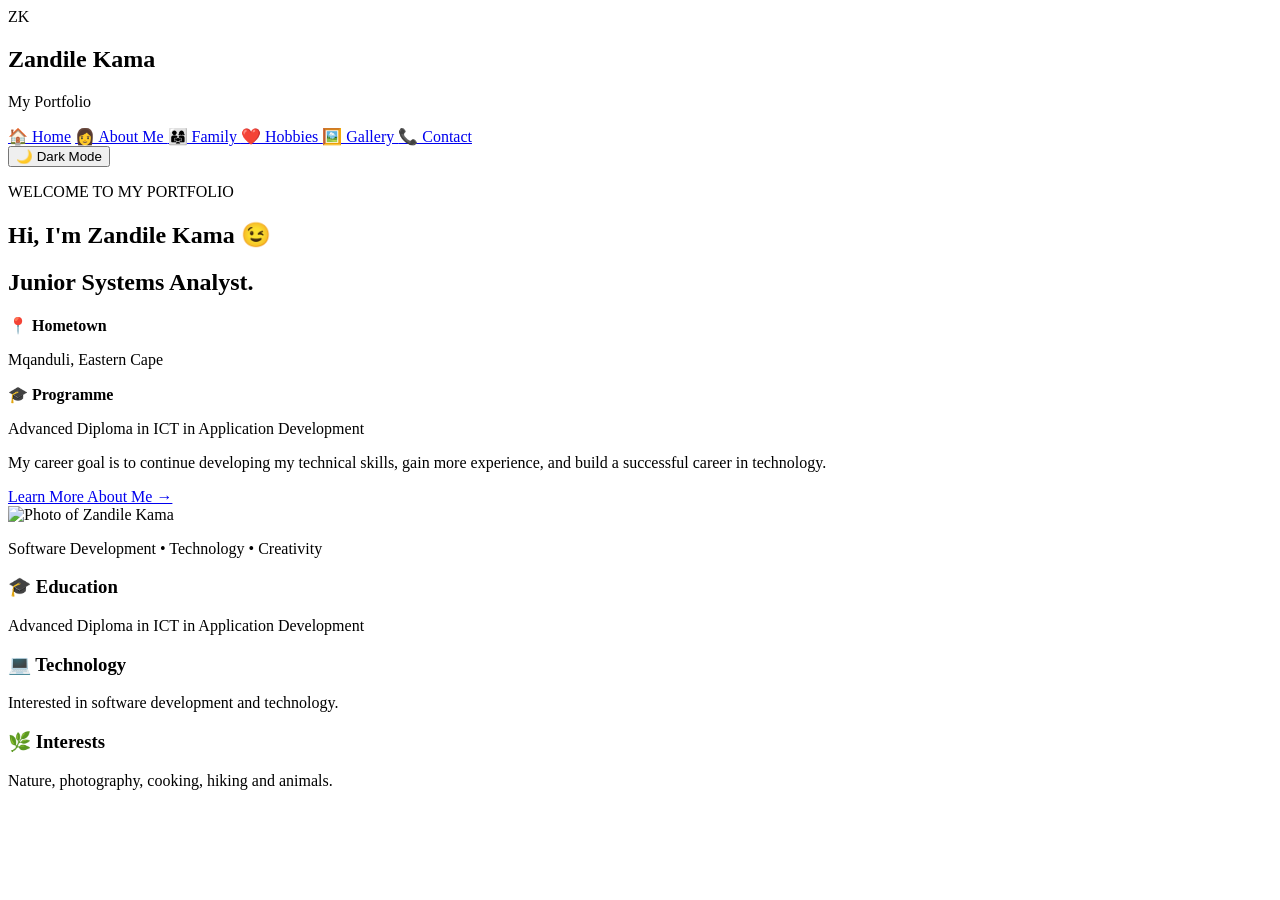
==== index.html @ 859c409b "Add files via upload" ====
<!DOCTYPE html>
<html lang="en">
<head>
    <meta charset="UTF-8">
    <meta name="viewport" content="width=device-width, initial-scale=1.0">
    <title>Zandile Kama | Home</title>
    <link rel="stylesheet" href="css/style.css">
</head>
<body>
  <!-- SIDEBAR -->
    <aside class="sidebar">
     <div class="profile">
           <div class="profile-circle">
                ZK
            </div>
            <h2>Zandile Kama</h2>
            <p>My Portfolio</p>
        </div>
        <!-- NAVIGATION -->
        <nav>
            <a href="index.html" class="active"> 🏠 Home</a>
            <a href="about.html">👩 About Me </a>
            <a href="family.html"> 👨‍👩‍👧 Family </a>
            <a href="hobbies.html"> ❤️ Hobbies </a>
            <a href="gallery.html"> 🖼️ Gallery </a>
            <a href="contact.html">📞 Contact</a>
        </nav>
        <!-- DARK MODE BUTTON -->
        <button id="darkModeBtn">
            🌙 Dark Mode
        </button>
    </aside>

    <!-- MAIN CONTENT -->
    <main class="content">
      <section class="home">

            <!-- HOME TEXT -->
            <div class="home-text">
                <p class="welcome">WELCOME TO MY PORTFOLIO </p>
                <h1>
                    Hi, I'm <span>Zandile Kama</span> 😉
                </h1>
                <h2> Junior Systems Analyst.</h2>
                <p class="intro"> </p>
                <!-- PERSONAL INFORMATION -->
                <div class="personal-info">
                    <div>
                        <strong>📍 Hometown</strong>
                        <p> Mqanduli, Eastern Cape </p>
                    </div>
                    <div>
                        <strong>🎓 Programme</strong>
                        <p> Advanced Diploma in ICT in Application Development</p>
                    </div>
                </div>
                <!-- CAREER GOAL -->
                <p class="goal">
                    My career goal is to continue developing my
                    technical skills, gain more experience, and build a 
                    successful career in technology.
                </p>

                <!-- BUTTON -->
                <a href="about.html" class="button">
                    Learn More About Me →
                </a>
            </div>

            <!-- PHOTOS -->
            <div class="home-photo">
                <div class="photo-circle">
                    <img src="images/Profile..png"
                         alt="Photo of Zandile Kama">
                </div>
                <p> Software Development • Technology • Creativity  </p>
            </div>
        </section>
        <!-- QUICK INFORMATION -->
        <section class="quick-info">
            <div class="info-card">
                <h3> 🎓 Education </h3>
                <p> Advanced Diploma in ICT in Application Development</p>
            </div>
            <div class="info-card">
                <h3> 💻 Technology </h3>
                <p>
                    Interested in software development
                    and technology.
                </p>
            </div>
            <div class="info-card">
                <h3> 🌿 Interests </h3>
                <p>
                    Nature, photography, cooking,
                    hiking and animals.
                </p>
            </div>
        </section>
    </main>
    <script src="js/script.js"></script>
</body>
</html>
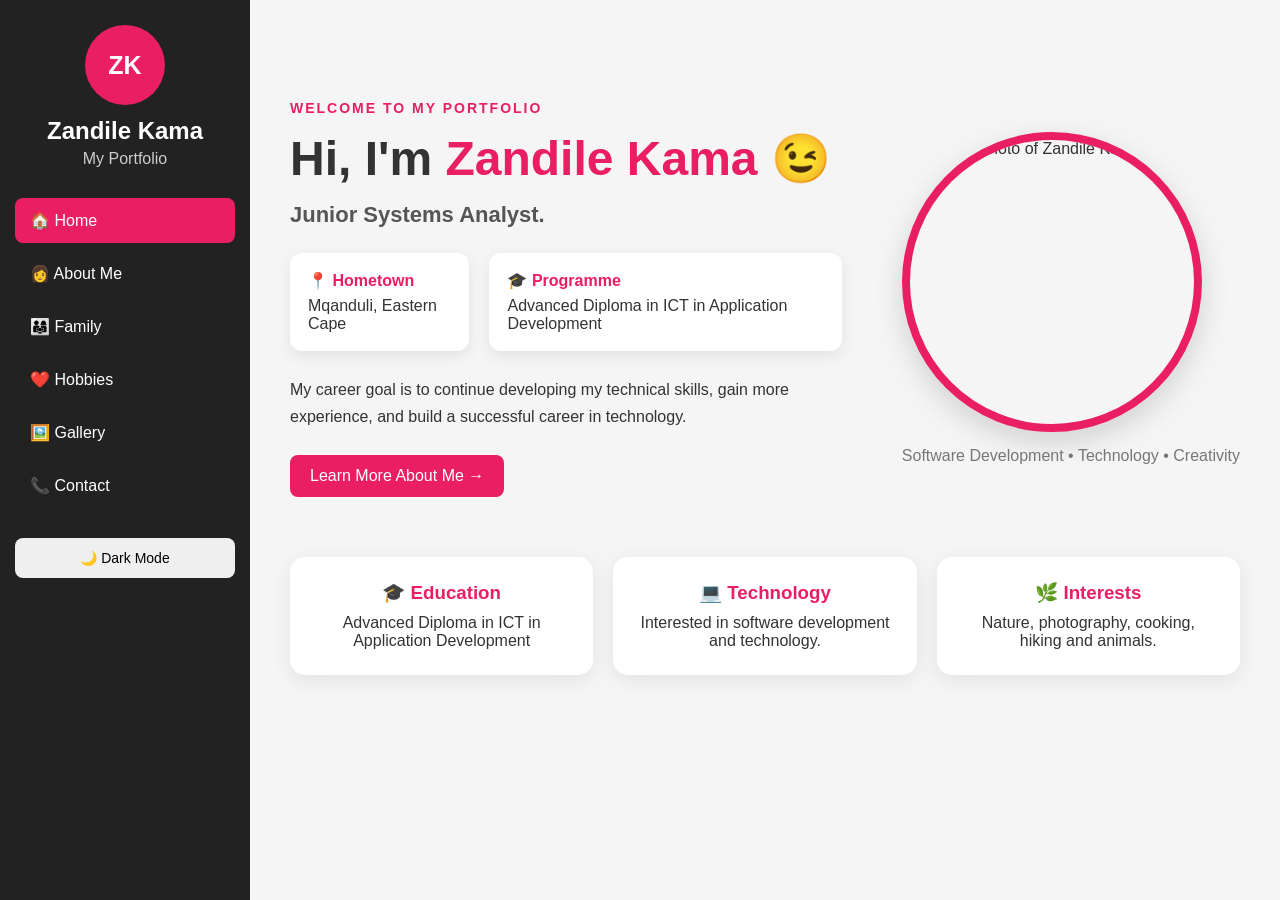
==== commit bdf0ec8e: "Add files via upload" ====
--- a/index.html
+++ b/index.html
@@ -4,7 +4,7 @@
     <meta charset="UTF-8">
     <meta name="viewport" content="width=device-width, initial-scale=1.0">
     <title>Zandile Kama | Home</title>
-    <link rel="stylesheet" href="css/style.css">
+    <link rel="stylesheet" href="style.css">
 </head>
 <body>
   <!-- SIDEBAR -->
--- a/style.css
+++ b/style.css
@@ -0,0 +1,444 @@
+/* =================================
+   GENERAL
+   ================================= */
+* {
+    margin: 0;
+    padding: 0;
+    box-sizing: border-box;
+}
+body {
+    font-family: Arial, sans-serif;
+    background: #f5f5f5;
+    color: #333;
+    transition: 0.3s;
+}
+/* =================================
+   SIDEBAR
+   ================================= */
+.sidebar {
+    position: fixed;
+    left: 0;
+    top: 0;
+    width: 250px;
+    height: 100vh;
+    background: #222;
+    color: white;
+    padding: 25px 15px;
+}
+.profile {
+    text-align: center;
+    margin-bottom: 30px;
+}
+.profile-circle {
+    width: 80px;
+    height: 80px;
+    border-radius: 50%;
+    background: #e91e63;
+    display: flex;
+    align-items: center;
+    justify-content: center;
+    margin: auto;
+    font-size: 25px;
+    font-weight: bold;
+}
+.profile h2 {
+    margin-top: 12px;
+}
+.profile p {
+    margin-top: 5px;
+    color: #ccc;
+}
+/* =================================
+   NAVIGATION
+   ================================= */
+nav {
+    display: flex;
+    flex-direction: column;
+    gap: 8px;
+}
+nav a {
+    text-decoration: none;
+    color: white;
+    padding: 13px 15px;
+    border-radius: 8px;
+    transition: 0.3s;
+}
+nav a:hover,
+nav a.active {
+    background: #e91e63;
+}
+/* =================================
+   DARK MODE BUTTON
+   ================================= */
+#darkModeBtn {
+    width: 100%;
+    margin-top: 30px;
+    padding: 12px;
+    border: none;
+    border-radius: 8px;
+    cursor: pointer;
+    font-size: 14px;
+}
+/* =================================
+   MAIN CONTENT
+   ================================= */
+.content {
+    margin-left: 250px;
+    padding: 40px;
+    min-height: 100vh;
+}
+/* =================================
+   HOME PAGE
+   ================================= */
+.home {
+    max-width: 1100px;
+    margin: 60px auto;
+    display: flex;
+    align-items: center;
+    justify-content: space-between;
+    gap: 60px;
+}
+.home-text {
+    flex: 1;
+}
+.welcome {
+    color: #e91e63;
+    font-weight: bold;
+    letter-spacing: 2px;
+    font-size: 14px;
+}
+.home h1 {
+    font-size: 48px;
+    margin: 15px 0;
+}
+.home h1 span {
+    color: #e91e63;
+}
+.home h2 {
+    font-size: 22px;
+    margin-bottom: 20px;
+    color: #555;
+}
+.intro {
+    font-size: 17px;
+    line-height: 1.8;
+    max-width: 650px;
+}
+.goal {
+    line-height: 1.7;
+    margin-bottom: 15px;
+}
+/* =================================
+   PERSONAL INFORMATION
+   ================================= */
+.personal-info {
+    display: flex;
+    gap: 20px;
+    margin: 25px 0;
+}
+.personal-info div {
+    background: white;
+    padding: 18px;
+    border-radius: 12px;
+   box-shadow:
+        0 5px 15px rgba(0, 0, 0, 0.08);
+}
+.personal-info strong {
+    color: #e91e63;
+}
+.personal-info p {
+    margin-top: 7px;
+}
+/* =================================
+   BUTTON
+   ================================= */
+.button {
+    display: inline-block;
+    margin-top: 10px;
+    padding: 12px 20px;
+    background: #e91e63;
+    color: white;
+    text-decoration: none;
+    border: none;
+    border-radius: 8px;
+    cursor: pointer;
+    transition: 0.3s;
+}
+.button:hover {
+    transform: translateY(-3px);
+}
+/* =================================
+   HOME PHOTO
+   ================================= */
+.home-photo {
+    text-align: center;
+}
+.photo-circle {
+    width: 300px;
+    height: 300px;
+    border-radius: 50%;
+    overflow: hidden;
+    border: 8px solid #e91e63;
+    box-shadow:
+        0 10px 30px rgba(0, 0, 0, 0.15);
+    animation:
+        float 3s ease-in-out infinite;
+}
+.photo-circle img {
+    width: 100%;
+    height: 100%;
+    object-fit: cover;
+}
+.home-photo p {
+    margin-top: 15px;
+    color: #777;
+}
+/* =================================
+   PHOTO ANIMATION
+   ================================= */
+@keyframes float {
+    0% {
+        transform: translateY(0);
+    }
+    50% {
+        transform: translateY(-10px);
+    }
+    100% {
+        transform: translateY(0);
+    }
+}
+/* =================================
+   QUICK INFORMATION
+   ================================= */
+.quick-info {
+    max-width: 1100px;
+    margin: 20px auto 50px;
+    display: grid;
+    grid-template-columns:
+        repeat(3, 1fr);
+    gap: 20px;
+}
+.info-card {
+    background: white;
+    padding: 25px;
+    border-radius: 15px;
+    text-align: center;
+    box-shadow:
+        0 5px 20px rgba(0, 0, 0, 0.08);
+    transition: 0.3s;
+}
+.info-card:hover {
+    transform: translateY(-8px);
+}
+.info-card h3 {
+    color: #e91e63;
+    margin-bottom: 10px;
+}
+/* =================================
+   GENERAL CARD
+   ================================= */
+.card {
+    background: white;
+    padding: 40px;
+    border-radius: 15px;
+    max-width: 1000px;
+    margin: 30px auto;
+    box-shadow:
+        0 5px 20px rgba(0, 0, 0, 0.08);
+}
+.card h1 {
+    color: #e91e63;
+    margin-bottom: 25px;
+}
+.card h2 {
+    margin-top: 25px;
+    margin-bottom: 10px;
+}
+.card p {
+    line-height: 1.8;
+    margin-bottom: 15px;
+}
+/* =================================
+   ABOUT PAGE
+   ================================= */
+.about-content {
+    display: flex;
+    gap: 40px;
+    align-items: center;
+}
+.about-image img {
+    width: 250px;
+    height: 250px;
+    object-fit: cover;
+    border-radius: 50%;
+    border: 6px solid #e91e63;
+}
+.about-text {
+    flex: 1;
+}
+/* =================================
+   FAMILY PAGE
+   ================================= */
+.family-cards {
+    display: grid;
+    grid-template-columns:
+        repeat(3, 1fr);
+    gap: 20px;
+    margin-top: 30px;
+}
+/* =================================
+   HOBBIES
+   ================================= */
+.hobby-grid {
+    display: grid;
+    grid-template-columns:
+        repeat(3, 1fr);
+    gap: 20px;
+    margin-top: 30px;
+}
+.hobby-card {
+    background: #f8f8f8;
+    padding: 25px;
+    border-radius: 15px;
+    text-align: center;
+    transition: 0.3s;
+}
+.hobby-card:hover {
+    transform: translateY(-8px);
+    box-shadow:
+        0 8px 20px rgba(0, 0, 0, 0.1);
+}
+.hobby-icon {
+    font-size: 40px;
+    margin-bottom: 15px;
+}
+.hobby-card h2 {
+    color: #e91e63;
+    margin-bottom: 10px;
+}
+/* =================================
+   GALLERY
+   ================================= */
+.gallery {
+    display: grid;
+    grid-template-columns:
+        repeat(2, 1fr);
+    gap: 25px;
+    margin-top: 30px;
+}
+.gallery-item {
+    text-align: center;
+    background: #f8f8f8;
+    padding: 15px;
+    border-radius: 15px;
+    transition: 0.3s;
+}
+.gallery-item:hover {
+    transform: scale(1.03);
+}
+.gallery-item img {
+    width: 100%;
+    height: 350px;
+    object-fit: cover;
+    border-radius: 10px;
+}
+.gallery-item p {
+    margin-top: 10px;
+    font-weight: bold;
+}
+/* =================================
+   CONTACT FORM
+   ================================= */
+form {
+    display: flex;
+    flex-direction: column;
+}
+label {
+    margin-top: 15px;
+    margin-bottom: 5px;
+    font-weight: bold;
+}
+input,
+textarea {
+    padding: 12px;
+    border: 1px solid #ccc;
+    border-radius: 6px;
+    font-family: Arial, sans-serif;
+}
+textarea {
+    height: 120px;
+    resize: none;
+}
+form .button {
+    margin-top: 20px;
+}
+/* =================================
+   DARK MODE
+   ================================= */
+body.dark {
+    background: #121212;
+    color: white;
+}
+body.dark .home h2 {
+    color: #ccc;
+}
+body.dark .personal-info div,
+body.dark .info-card,
+body.dark .card {
+    background: #1f1f1f;
+}
+body.dark .hobby-card,
+body.dark .gallery-item {
+    background: #292929;
+}
+body.dark .home-photo p {
+    color: #bbb;
+}
+/* =================================
+   MOBILE RESPONSIVE DESIGN
+   ================================= */
+@media (max-width: 800px) {
+    .sidebar {
+        position: relative;
+        width: 100%;
+        height: auto;
+    }
+    .content {
+        margin-left: 0;
+        padding: 20px;
+    }
+    .home {
+        flex-direction: column-reverse;
+        text-align: center;
+        margin-top: 30px;
+    }
+    .home h1 {
+        font-size: 36px;
+    }
+    .personal-info {
+        flex-direction: column;
+    }
+    .quick-info {
+        grid-template-columns: 1fr;
+    }
+    .about-content {
+        flex-direction: column;
+    }
+    .family-cards {
+        grid-template-columns: 1fr;
+    }
+    .hobby-grid {
+        grid-template-columns: 1fr;
+    }
+    .gallery {
+        grid-template-columns: 1fr;
+    }
+    .photo-circle {
+        width: 230px;
+        height: 230px;
+    }
+    .about-image img {
+        width: 200px;
+        height: 200px;
+    }
+}
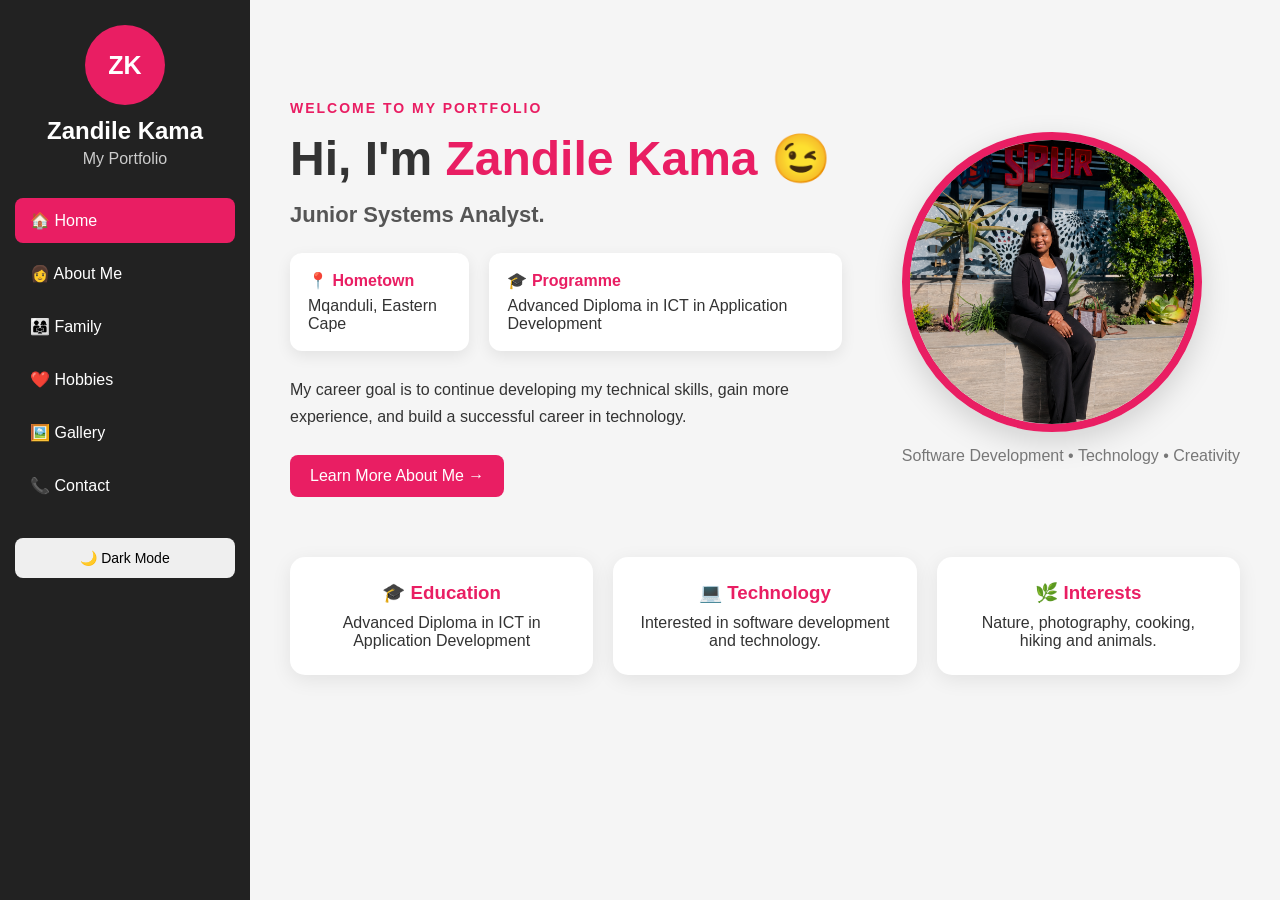
==== commit 7a9ece3b: "Update index.html" ====
--- a/index.html
+++ b/index.html
@@ -70,7 +70,7 @@
             <!-- PHOTOS -->
             <div class="home-photo">
                 <div class="photo-circle">
-                    <img src="images/Profile..png"
+                    <img src="Profile..png"
                          alt="Photo of Zandile Kama">
                 </div>
                 <p> Software Development • Technology • Creativity  </p>
@@ -98,6 +98,6 @@
             </div>
         </section>
     </main>
-    <script src="js/script.js"></script>
+    <script src="script.js"></script>
 </body>
-</html>+</html>
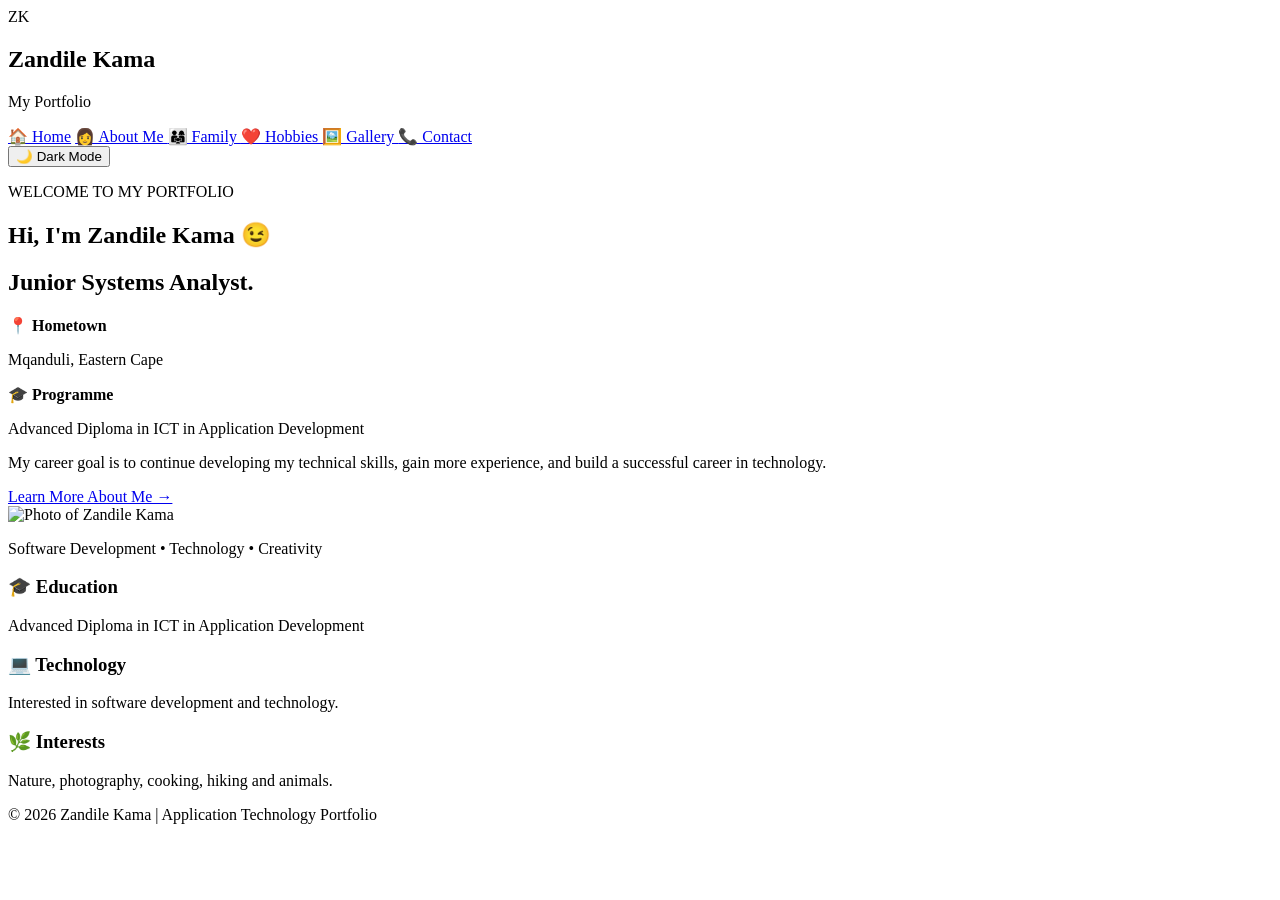
==== commit 2cfa62a9: "Update index.html" ====
--- a/index.html
+++ b/index.html
@@ -4,7 +4,7 @@
     <meta charset="UTF-8">
     <meta name="viewport" content="width=device-width, initial-scale=1.0">
     <title>Zandile Kama | Home</title>
-    <link rel="stylesheet" href="style.css">
+    <link rel="stylesheet" href="css/style.css">
 </head>
 <body>
   <!-- SIDEBAR -->
@@ -70,7 +70,7 @@
             <!-- PHOTOS -->
             <div class="home-photo">
                 <div class="photo-circle">
-                    <img src="Profile..png"
+                    <img src="images/Profile..png"
                          alt="Photo of Zandile Kama">
                 </div>
                 <p> Software Development • Technology • Creativity  </p>
@@ -95,9 +95,15 @@
                     Nature, photography, cooking,
                     hiking and animals.
                 </p>
-            </div>
+            </div>         
         </section>
+                <!-- FOOTER -->
+        <footer class="footer">
+            <p>© 2026 Zandile Kama | Application Technology Portfolio</p>
+        </footer>
     </main>
-    <script src="script.js"></script>
+    <script src="js/script.js"></script>
 </body>
 </html>
+
+       
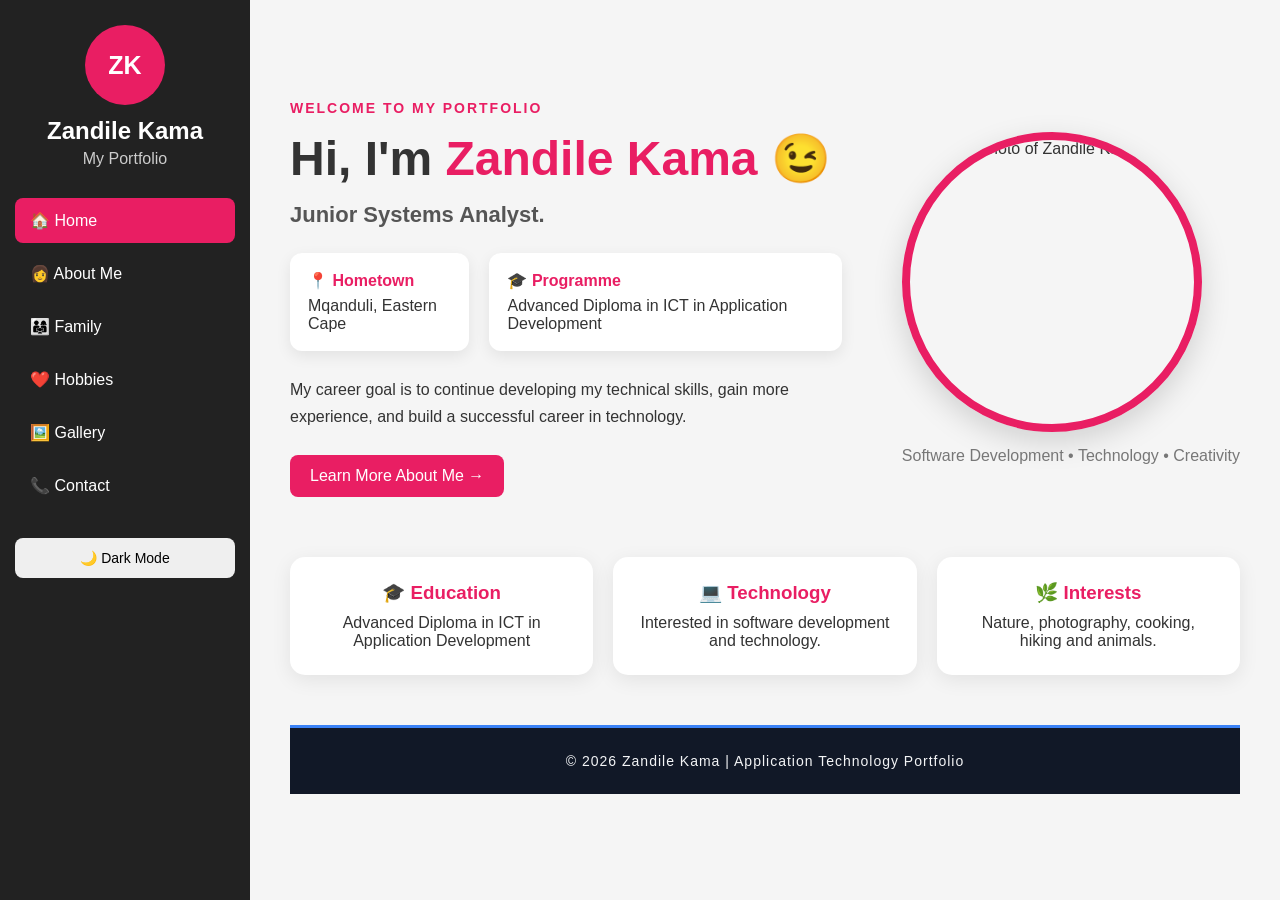
==== commit 5f2c88a9: "Update index.html" ====
--- a/index.html
+++ b/index.html
@@ -4,7 +4,7 @@
     <meta charset="UTF-8">
     <meta name="viewport" content="width=device-width, initial-scale=1.0">
     <title>Zandile Kama | Home</title>
-    <link rel="stylesheet" href="css/style.css">
+    <link rel="stylesheet" href="style.css">
 </head>
 <body>
   <!-- SIDEBAR -->
@@ -102,7 +102,7 @@
             <p>© 2026 Zandile Kama | Application Technology Portfolio</p>
         </footer>
     </main>
-    <script src="js/script.js"></script>
+    <script src="script.js"></script>
 </body>
 </html>
 
--- a/style.css
+++ b/style.css
@@ -0,0 +1,522 @@
+/* =================================
+   GENERAL
+   ================================= */
+* {
+    margin: 0;
+    padding: 0;
+    box-sizing: border-box;
+}
+body {
+    font-family: Arial, sans-serif;
+    background: #f5f5f5;
+    color: #333;
+    transition: 0.3s;
+}
+/* =================================
+   SIDEBAR
+   ================================= */
+.sidebar {
+    position: fixed;
+    left: 0;
+    top: 0;
+    width: 250px;
+    height: 100vh;
+    background: #222;
+    color: white;
+    padding: 25px 15px;
+}
+.profile {
+    text-align: center;
+    margin-bottom: 30px;
+}
+.profile-circle {
+    width: 80px;
+    height: 80px;
+    border-radius: 50%;
+    background: #e91e63;
+    display: flex;
+    align-items: center;
+    justify-content: center;
+    margin: auto;
+    font-size: 25px;
+    font-weight: bold;
+}
+.profile h2 {
+    margin-top: 12px;
+}
+.profile p {
+    margin-top: 5px;
+    color: #ccc;
+}
+/* =================================
+   NAVIGATION
+   ================================= */
+nav {
+    display: flex;
+    flex-direction: column;
+    gap: 8px;
+}
+nav a {
+    text-decoration: none;
+    color: white;
+    padding: 13px 15px;
+    border-radius: 8px;
+    transition: 0.3s;
+}
+nav a:hover,
+nav a.active {
+    background: #e91e63;
+}
+/* =================================
+   DARK MODE BUTTON
+   ================================= */
+#darkModeBtn {
+    width: 100%;
+    margin-top: 30px;
+    padding: 12px;
+    border: none;
+    border-radius: 8px;
+    cursor: pointer;
+    font-size: 14px;
+}
+/* =================================
+   MAIN CONTENT
+   ================================= */
+.content {
+    margin-left: 250px;
+    padding: 40px;
+    min-height: 100vh;
+}
+/* =================================
+   HOME PAGE
+   ================================= */
+.home {
+    max-width: 1100px;
+    margin: 60px auto;
+    display: flex;
+    align-items: center;
+    justify-content: space-between;
+    gap: 60px;
+}
+.home-text {
+    flex: 1;
+}
+.welcome {
+    color: #e91e63;
+    font-weight: bold;
+    letter-spacing: 2px;
+    font-size: 14px;
+}
+.home h1 {
+    font-size: 48px;
+    margin: 15px 0;
+}
+.home h1 span {
+    color: #e91e63;
+}
+.home h2 {
+    font-size: 22px;
+    margin-bottom: 20px;
+    color: #555;
+}
+.intro {
+    font-size: 17px;
+    line-height: 1.8;
+    max-width: 650px;
+}
+.goal {
+    line-height: 1.7;
+    margin-bottom: 15px;
+}
+/* =================================
+   PERSONAL INFORMATION
+   ================================= */
+.personal-info {
+    display: flex;
+    gap: 20px;
+    margin: 25px 0;
+}
+.personal-info div {
+    background: white;
+    padding: 18px;
+    border-radius: 12px;
+   box-shadow:
+        0 5px 15px rgba(0, 0, 0, 0.08);
+}
+.personal-info strong {
+    color: #e91e63;
+}
+.personal-info p {
+    margin-top: 7px;
+}
+/* =================================
+   BUTTON
+   ================================= */
+.button {
+    display: inline-block;
+    margin-top: 10px;
+    padding: 12px 20px;
+    background: #e91e63;
+    color: white;
+    text-decoration: none;
+    border: none;
+    border-radius: 8px;
+    cursor: pointer;
+    transition: 0.3s;
+}
+.button:hover {
+    transform: translateY(-3px);
+}
+/* =================================
+   HOME PHOTO
+   ================================= */
+.home-photo {
+    text-align: center;
+}
+.photo-circle {
+    width: 300px;
+    height: 300px;
+    border-radius: 50%;
+    overflow: hidden;
+    border: 8px solid #e91e63;
+    box-shadow:
+        0 10px 30px rgba(0, 0, 0, 0.15);
+    animation:
+        float 3s ease-in-out infinite;
+}
+.photo-circle img {
+    width: 100%;
+    height: 100%;
+    object-fit: cover;
+}
+.home-photo p {
+    margin-top: 15px;
+    color: #777;
+}
+/* =================================
+   PHOTO ANIMATION
+   ================================= */
+@keyframes float {
+    0% {
+        transform: translateY(0);
+    }
+    50% {
+        transform: translateY(-10px);
+    }
+    100% {
+        transform: translateY(0);
+    }
+}
+/* =================================
+   QUICK INFORMATION
+   ================================= */
+.quick-info {
+    max-width: 1100px;
+    margin: 20px auto 50px;
+    display: grid;
+    grid-template-columns:
+        repeat(3, 1fr);
+    gap: 20px;
+}
+.info-card {
+    background: white;
+    padding: 25px;
+    border-radius: 15px;
+    text-align: center;
+    box-shadow:
+        0 5px 20px rgba(0, 0, 0, 0.08);
+    transition: 0.3s;
+}
+.info-card:hover {
+    transform: translateY(-8px);
+}
+.info-card h3 {
+    color: #e91e63;
+    margin-bottom: 10px;
+}
+/* =================================
+   GENERAL CARD
+   ================================= */
+.card {
+    background: white;
+    padding: 40px;
+    border-radius: 15px;
+    max-width: 1000px;
+    margin: 30px auto;
+    box-shadow:
+        0 5px 20px rgba(0, 0, 0, 0.08);
+}
+.card h1 {
+    color: #e91e63;
+    margin-bottom: 25px;
+}
+.card h2 {
+    margin-top: 25px;
+    margin-bottom: 10px;
+}
+.card p {
+    line-height: 1.8;
+    margin-bottom: 15px;
+}
+/* =================================
+   ABOUT PAGE
+   ================================= */
+.about-content {
+    display: flex;
+    gap: 40px;
+    align-items: center;
+}
+.about-image img {
+    width: 250px;
+    height: 250px;
+    object-fit: cover;
+    border-radius: 50%;
+    border: 6px solid #e91e63;
+}
+.about-text {
+    flex: 1;
+}
+/* =================================
+   FAMILY PAGE
+   ================================= */
+.family-cards {
+    display: grid;
+    grid-template-columns:
+        repeat(3, 1fr);
+    gap: 20px;
+    margin-top: 30px;
+}
+/* =================================
+   HOBBIES
+   ================================= */
+.hobby-grid {
+    display: grid;
+    grid-template-columns:
+        repeat(3, 1fr);
+    gap: 20px;
+    margin-top: 30px;
+}
+.hobby-card {
+    background: #f8f8f8;
+    padding: 25px;
+    border-radius: 15px;
+    text-align: center;
+    transition: 0.3s;
+}
+.hobby-card:hover {
+    transform: translateY(-8px);
+    box-shadow:
+        0 8px 20px rgba(0, 0, 0, 0.1);
+}
+.hobby-icon {
+    font-size: 40px;
+    margin-bottom: 15px;
+}
+.hobby-card h2 {
+    color: #e91e63;
+    margin-bottom: 10px;
+}
+/* =================================
+   GALLERY
+   ================================= */
+.gallery {
+    display: grid;
+    grid-template-columns:
+        repeat(2, 1fr);
+    gap: 25px;
+    margin-top: 30px;
+}
+.gallery-item {
+    text-align: center;
+    background: #f8f8f8;
+    padding: 15px;
+    border-radius: 15px;
+    transition: 0.3s;
+}
+.gallery-item:hover {
+    transform: scale(1.03);
+}
+.gallery-item img {
+    width: 100%;
+    height: 350px;
+    object-fit: cover;
+    border-radius: 10px;
+}
+.gallery-item p {
+    margin-top: 10px;
+    font-weight: bold;
+}
+/* =================================
+   CONTACT FORM
+   ================================= */
+form {
+    display: flex;
+    flex-direction: column;
+}
+label {
+    margin-top: 15px;
+    margin-bottom: 5px;
+    font-weight: bold;
+}
+input,
+textarea {
+    padding: 12px;
+    border: 1px solid #ccc;
+    border-radius: 6px;
+    font-family: Arial, sans-serif;
+}
+textarea {
+    height: 120px;
+    resize: none;
+}
+form .button {
+    margin-top: 20px;
+}
+/* =================================
+   DARK MODE
+   ================================= */
+body.dark {
+    background: #121212;
+    color: white;
+}
+body.dark .home h2 {
+    color: #ccc;
+}
+body.dark .personal-info div,
+body.dark .info-card,
+body.dark .card {
+    background: #1f1f1f;
+}
+body.dark .hobby-card,
+body.dark .gallery-item {
+    background: #292929;
+}
+body.dark .home-photo p {
+    color: #bbb;
+}
+/* =================================
+   MOBILE RESPONSIVE DESIGN
+   ================================= */
+@media (max-width: 800px) {
+    .sidebar {
+        position: relative;
+        width: 100%;
+        height: auto;
+    }
+    .content {
+        margin-left: 0;
+        padding: 20px;
+    }
+    .home {
+        flex-direction: column-reverse;
+        text-align: center;
+        margin-top: 30px;
+    }
+    .home h1 {
+        font-size: 36px;
+    }
+    .personal-info {
+        flex-direction: column;
+    }
+    .quick-info {
+        grid-template-columns: 1fr;
+    }
+    .about-content {
+        flex-direction: column;
+    }
+    .family-cards {
+        grid-template-columns: 1fr;
+    }
+    .hobby-grid {
+        grid-template-columns: 1fr;
+    }
+    .gallery {
+        grid-template-columns: 1fr;
+    }
+    .photo-circle {
+        width: 230px;
+        height: 230px;
+    }
+    .about-image img {
+        width: 200px;
+        height: 200px;
+    }
+}
+/* =================================
+   CONTACT DETAILS
+   ================================= */
+.contact-details {
+    margin: 25px 0 30px;
+    padding: 25px;
+    background: #f8f8f8;
+    border-radius: 15px;
+}
+
+.contact-details h2 {
+    color: #e91e63;
+    margin-bottom: 20px;
+}
+
+.contact-details h3 {
+    margin-top: 25px;
+    margin-bottom: 15px;
+}
+
+.contact-details p {
+    margin-bottom: 12px;
+}
+
+.contact-details i {
+    color: #e91e63;
+    width: 25px;
+    margin-right: 8px;
+}
+
+/* =================================
+   SOCIAL MEDIA LINKS
+   ================================= */
+.social-links {
+    display: flex;
+    gap: 15px;
+    flex-wrap: wrap;
+}
+.social-links a {
+    display: inline-flex;
+    align-items: center;
+    gap: 8px;
+    padding: 10px 15px;
+    background: #e91e63;
+    color: white;
+    text-decoration: none;
+    border-radius: 8px;
+    transition: 0.3s;
+}
+.social-links a:hover {
+    transform: translateY(-3px);
+    opacity: 0.85;
+}
+.social-links i {
+    color: white;
+    width: auto;
+    margin: 0;
+}
+/* =================================
+   CONTACT DARK MODE
+   ================================= */
+body.dark .contact-details {
+    background: #292929;
+}
+.footer {
+    background: #111827;
+    color: #f3f4f6;
+    text-align: center;
+    padding: 25px;
+    margin-top: 30px;
+    border-top: 3px solid #3b82f6;
+}
+
+.footer p {
+    margin: 0;
+    font-size: 14px;
+    letter-spacing: 1px;
+}
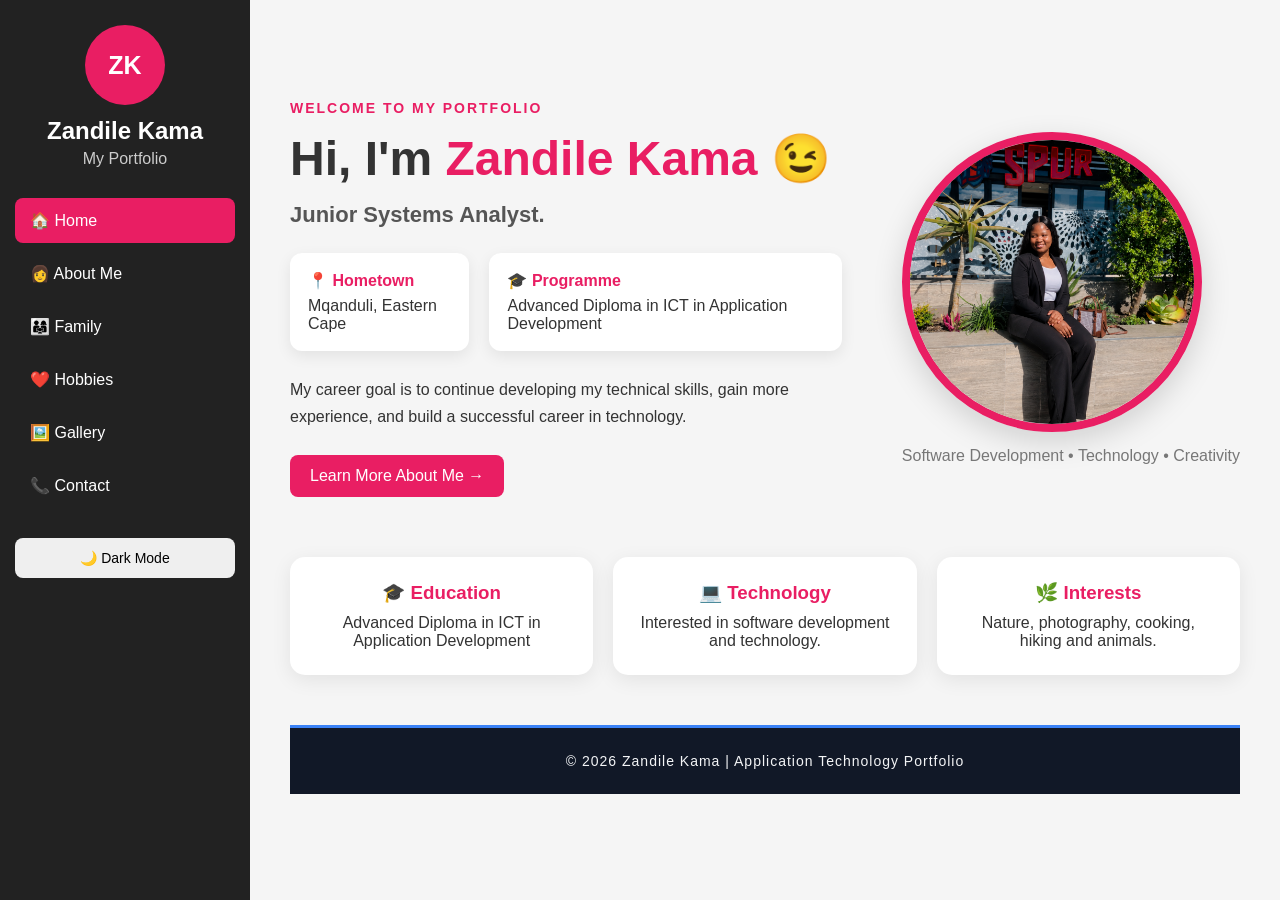
==== commit 69f1f965: "Update index.html" ====
--- a/index.html
+++ b/index.html
@@ -70,7 +70,7 @@
             <!-- PHOTOS -->
             <div class="home-photo">
                 <div class="photo-circle">
-                    <img src="images/Profile..png"
+                    <img src="Profile..png"
                          alt="Photo of Zandile Kama">
                 </div>
                 <p> Software Development • Technology • Creativity  </p>
